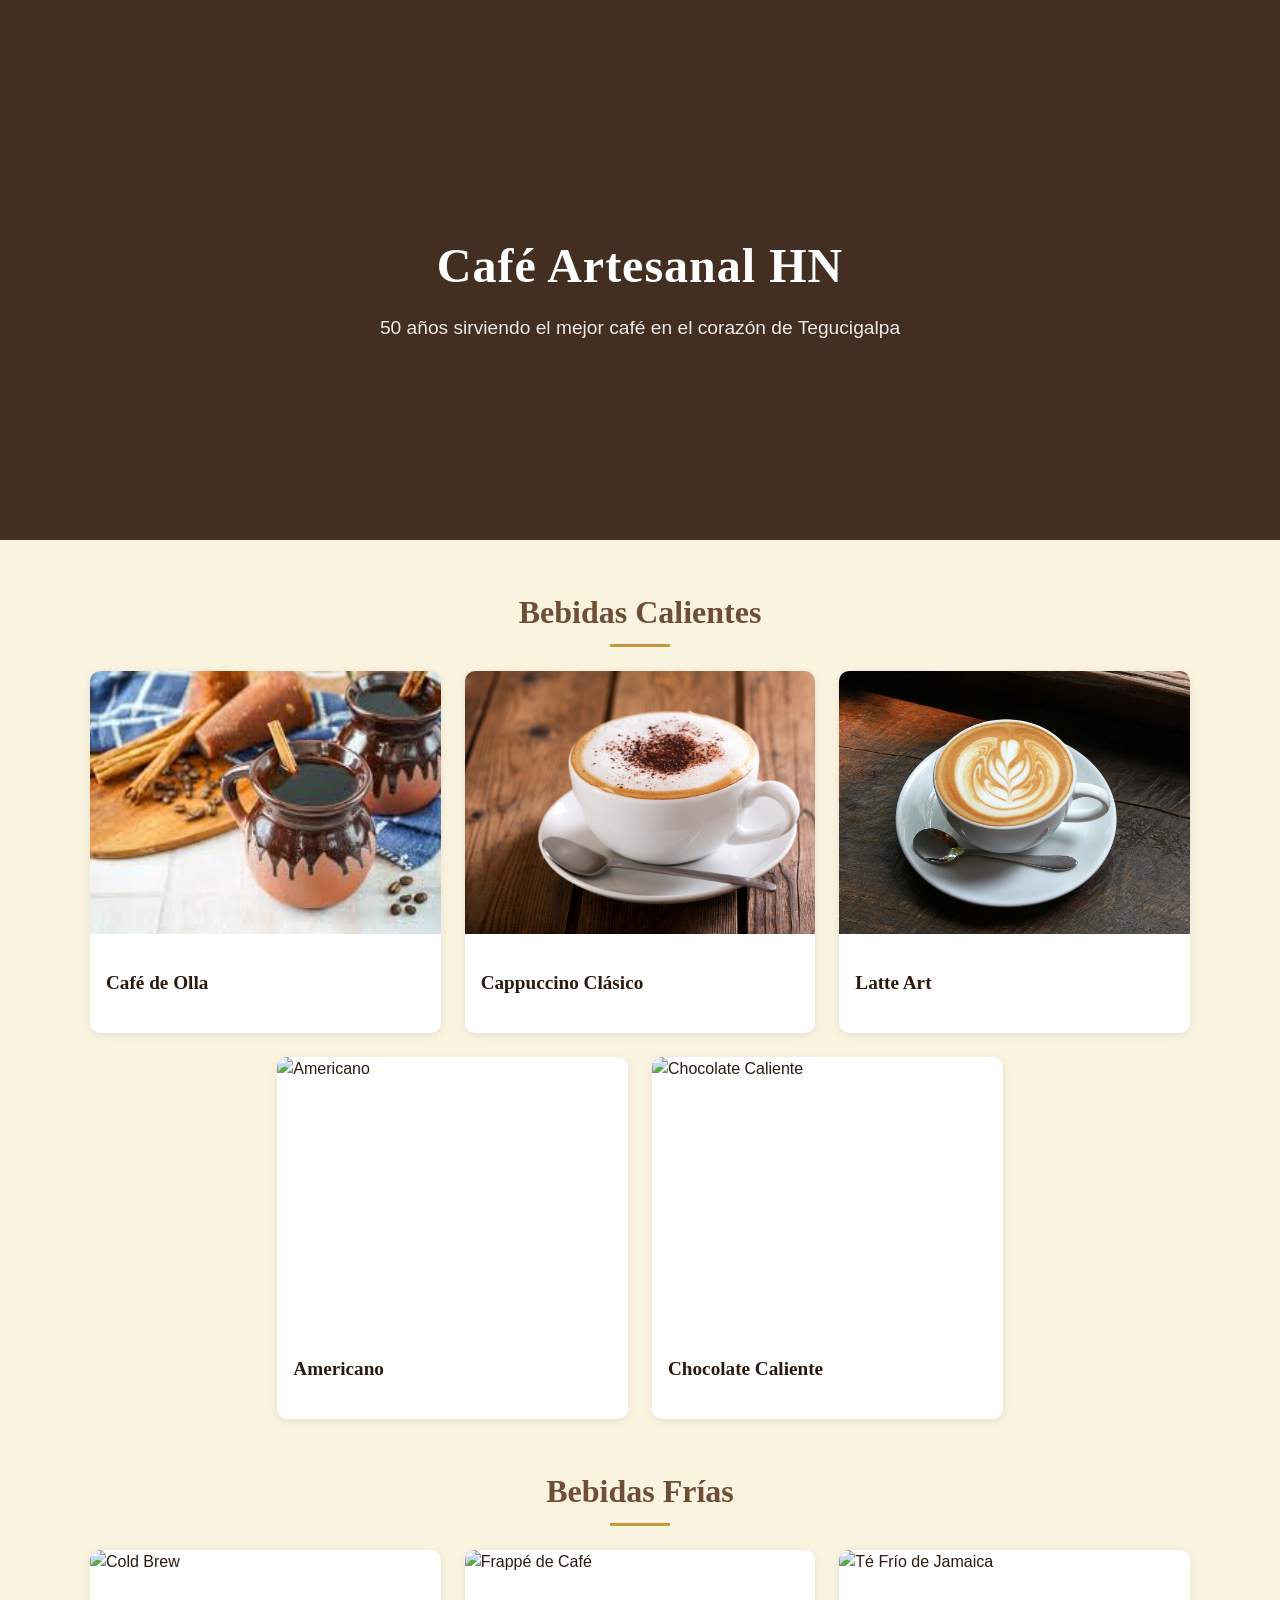
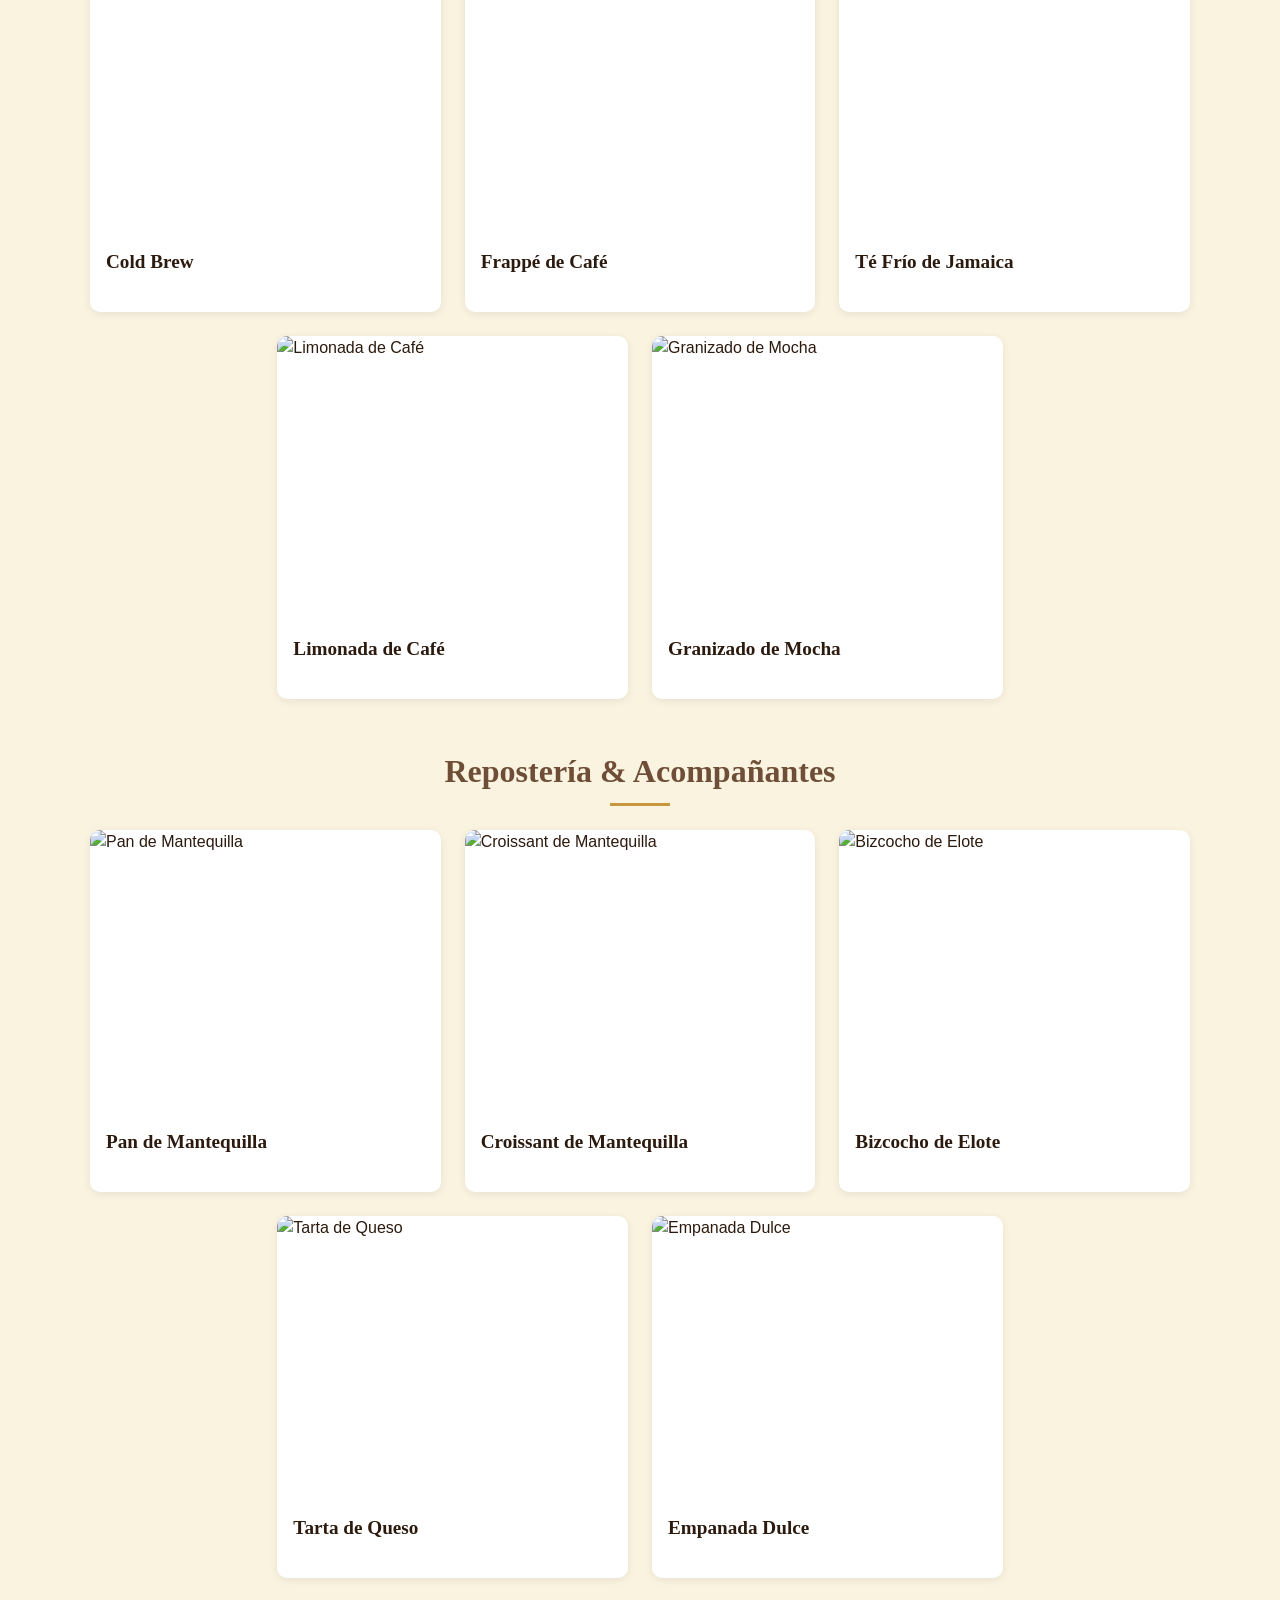
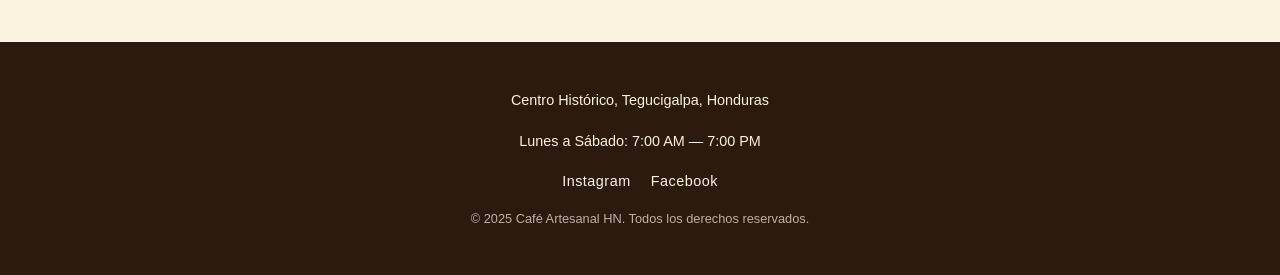
==== pw2-p1/index.html @ af9cac04 "Avance Cafeteria (faltan imagenes)" ====
<!DOCTYPE html>
<html lang="es">
<head>
    <meta charset="UTF-8">
    <meta name="viewport" content="width=device-width, initial-scale=1.0">
    <title>Café Artesanal HN</title>
    <link rel="stylesheet" href="styles/estilos.css" />
</head>
<body>

    <header class="hero">
        <h1 class="hero_title">Café Artesanal HN</h1>
        <p class="hero_subtitle">50 años sirviendo el mejor café en el corazón de Tegucigalpa</p>
    </header>

    <main class="products container">

        <h2 class="section_title">Bebidas Calientes</h2>
        <div class="product_grid">

            <article class="card">
                <img class="card_image" src="../pw2-p1/img/deolla.jpg" alt="Café de Olla" />
                <div class="card_body">
                    <h3 class="card_name">Café de Olla</h3>
                </div>
            </article>

            <article class="card">
                <img class="card_image" src="../pw2-p1/img/capuccino_clasico.jpg" alt="Cappuccino Clásico" />
                <div class="card_body">
                    <h3 class="card_name">Cappuccino Clásico</h3>
                </div>
            </article>

            <article class="card">
                <img class="card_image" src="../pw2-p1/img/latte.jpg" alt="Latte Art" />
                <div class="card_body">
                    <h3 class="card_name">Latte Art</h3>
                </div>
            </article>

            <article class="card">
                <img class="card_image" src="https://placehold.co/400x300/6F4E37/FAF3E0?text=Americano" alt="Americano" />
                <div class="card_body">
                    <h3 class="card_name">Americano</h3>
                </div>
            </article>

            <article class="card">
                <img class="card_image" src="https://placehold.co/400x300/6F4E37/FAF3E0?text=Chocolate+Caliente" alt="Chocolate Caliente" />
                <div class="card_body">
                    <h3 class="card_name">Chocolate Caliente</h3>
                </div>
            </article>

        </div>

        <h2 class="section_title">Bebidas Frías</h2>
        <div class="product_grid">

            <article class="card">
                <img class="card_image" src="https://placehold.co/400x300/C8963E/2C1A0E?text=Cold+Brew" alt="Cold Brew" />
                <div class="card_body">
                    <h3 class="card_name">Cold Brew</h3>
                </div>
            </article>

            <article class="card">
                <img class="card_image" src="https://placehold.co/400x300/C8963E/2C1A0E?text=Frapp%C3%A9" alt="Frappé de Café" />
                <div class="card_body">
                    <h3 class="card_name">Frappé de Café</h3>
                </div>
            </article>

            <article class="card">
                <img class="card_image" src="https://placehold.co/400x300/C8963E/2C1A0E?text=T%C3%A9+Fr%C3%ADo" alt="Té Frío de Jamaica" />
                <div class="card_body">
                    <h3 class="card_name">Té Frío de Jamaica</h3>
                </div>
            </article>

            <article class="card">
                <img class="card_image" src="https://placehold.co/400x300/C8963E/2C1A0E?text=Limonada+de+Caf%C3%A9" alt="Limonada de Café" />
                <div class="card_body">
                    <h3 class="card_name">Limonada de Café</h3>
                </div>
            </article>

            <article class="card">
                <img class="card_image" src="https://placehold.co/400x300/C8963E/2C1A0E?text=Granizado+de+Mocha" alt="Granizado de Mocha" />
                <div class="card_body">
                    <h3 class="card_name">Granizado de Mocha</h3>
                </div>
            </article>

        </div>

        <h2 class="section_title">Repostería &amp; Acompañantes</h2>
        <div class="product_grid">

            <article class="card">
                <img class="card_image" src="https://placehold.co/400x300/8B7355/FAF3E0?text=Pan+de+Mantequilla" alt="Pan de Mantequilla" />
                <div class="card_body">
                    <h3 class="card_name">Pan de Mantequilla</h3>
                </div>
            </article>

            <article class="card">
                <img class="card_image" src="https://placehold.co/400x300/8B7355/FAF3E0?text=Croissant" alt="Croissant de Mantequilla" />
                <div class="card_body">
                    <h3 class="card_name">Croissant de Mantequilla</h3>
                </div>
            </article>

            <article class="card">
                <img class="card_image" src="https://placehold.co/400x300/8B7355/FAF3E0?text=Bizcocho+de+Elote" alt="Bizcocho de Elote" />
                <div class="card_body">
                    <h3 class="card_name">Bizcocho de Elote</h3>
                </div>
            </article>

            <article class="card">
                <img class="card_image" src="https://placehold.co/400x300/8B7355/FAF3E0?text=Tarta+de+Queso" alt="Tarta de Queso" />
                <div class="card_body">
                    <h3 class="card_name">Tarta de Queso</h3>
                </div>
            </article>

            <article class="card">
                <img class="card_image" src="https://placehold.co/400x300/8B7355/FAF3E0?text=Empanada+Dulce" alt="Empanada Dulce" />
                <div class="card_body">
                    <h3 class="card_name">Empanada Dulce</h3>
                </div>
            </article>

        </div>

    </main>

    <footer class="footer">
        <p>Centro Histórico, Tegucigalpa, Honduras</p>
        <p>Lunes a Sábado: 7:00 AM — 7:00 PM</p>
        <div class="footer_social">
            <span>Instagram</span>
            <span>Facebook</span>
        </div>
        <p class="footer_copyright">&copy; 2025 Café Artesanal HN. Todos los derechos reservados.</p>
    </footer>

</body>
</html>
---- pw2-p1/styles/estilos.css ----
:root {
    font-size: 16px;
}

* {
    box-sizing: border-box;
}

html {
    height: 100%;
}

body {
    font-family: Arial, Helvetica, sans-serif;
    background-color: #FAF3E0;
    color: #2C1A0E;
    line-height: 1.5;
    margin: 0px;
    min-height: 100%;
}

img {
    max-width: 100%;
    height: auto;
    display: block;
}

.container {
    width: 90%;
    max-width: 1100px;
    margin: 0 auto;
}

/* ================================
   HERO / HEADER
   ================================ */
.hero {
    background-color: #6F4E37;
    background-image: url("../img/descafeinado_web.jpg");
    background-size: cover;
    background-position: center;
    padding: 3rem 1rem;
    text-align: center;
    color: #fff;
    position: relative;
}

.hero::before {
    content: "";
    position: absolute;
    inset: 0;
    background-color: rgba(0, 0, 0, 0.4);
}

.hero_title,
.hero_subtitle {
    position: relative;
    z-index: 1;
}

.hero_title {
    font-family: Georgia, "Times New Roman", serif;
    font-size: 2rem;
    margin-bottom: 0.75rem;
    letter-spacing: 1px;
}

.hero_subtitle {
    font-size: 1rem;
    font-weight: 300;
    opacity: 0.9;
    max-width: 400px;
    margin: 0 auto;
}

/* ================================
   TIPOGRAFÍA — TÍTULOS
   ================================ */
.section_title {
    font-family: Georgia, "Times New Roman", serif;
    font-size: 1.5rem;
    color: #6F4E37;
    text-align: center;
    margin: 2.5rem 0 1.25rem;
    position: relative;
}

.section_title::after {
    content: "";
    display: block;
    width: 60px;
    height: 3px;
    background: #C8963E;
    margin: 0.5rem auto 0;
}

/* ================================
   SECCIÓN DE PRODUCTOS
   ================================ */
.products {
    padding-bottom: 1rem;
}

.product_grid {
    display: flex;
    flex-wrap: wrap;
    justify-content: center;
    gap: 1rem;
}

/* ================================
   CARD DE PRODUCTO
   ================================ */
.card {
    background: #FFFFFF;
    border-radius: 10px;
    overflow: hidden;
    box-shadow: 0 2px 8px rgba(0, 0, 0, 0.08);
    flex: 0 0 calc(50% - 0.5rem);
    max-width: calc(50% - 0.5rem);
}

.card_image {
    aspect-ratio: 4 / 3;
    width: 100%;
    object-fit: cover;
}

.card_body {
    padding: 0.65rem;
}

.card_name {
    font-family: Georgia, "Times New Roman", serif;
    font-size: 1rem;
    color: #2C1A0E;
    font-weight: 700;
}

/* ================================
   FOOTER
   ================================ */
.footer {
    background-color: #2C1A0E;
    color: #FAF3E0;
    text-align: center;
    padding: 2rem 1rem;
    margin-top: 3rem;
    font-size: 0.9rem;
    line-height: 1.8;
}

.footer_social {
    margin: 0.75rem 0;
}

.footer_social span {
    display: inline-block;
    margin: 0 0.5rem;
    font-weight: 500;
    letter-spacing: 0.5px;
}

.footer_copyright {
    font-size: 0.8rem;
    opacity: 0.7;
    margin-top: 0.75rem;
}

/* ================================
   MOBILE FIRST
   < 600px  — móvil (base, sin media query)
   ================================ */

/* ================================
   TABLET  — 600px+
   ================================ */
@media (min-width: 600px) {
    .hero {
        padding: 4rem 2rem;
    }

    .hero_title {
        font-size: 2.5rem;
    }

    .hero_subtitle {
        font-size: 1.1rem;
        max-width: 500px;
    }

    .section_title {
        font-size: 1.75rem;
    }

    .product_grid {
        gap: 1.25rem;
    }

    .card {
        flex: 0 0 calc(50% - 0.625rem);
        max-width: calc(50% - 0.625rem);
    }

    .card_body {
        padding: 0.85rem;
    }

    .card_name {
        font-size: 1.1rem;
    }
}

/* ================================
   ESCRITORIO  — 900px+
   ================================ */
@media (min-width: 900px) {
    .hero {
        padding: 6rem 2rem;
        min-height: 60vh;
        display: flex;
        flex-direction: column;
        justify-content: center;
        align-items: center;
    }

    .hero_title {
        font-size: 3rem;
    }

    .hero_subtitle {
        font-size: 1.2rem;
        max-width: 600px;
    }

    .section_title {
        font-size: 2rem;
        margin: 3rem 0 1.5rem;
    }

    .product_grid {
        gap: 1.5rem;
    }

    .card {
        flex: 0 0 calc(33.333% - 1rem);
        max-width: calc(33.333% - 1rem);
    }

    .card_body {
        padding: 1rem;
    }

    .card_name {
        font-size: 1.2rem;
    }
}
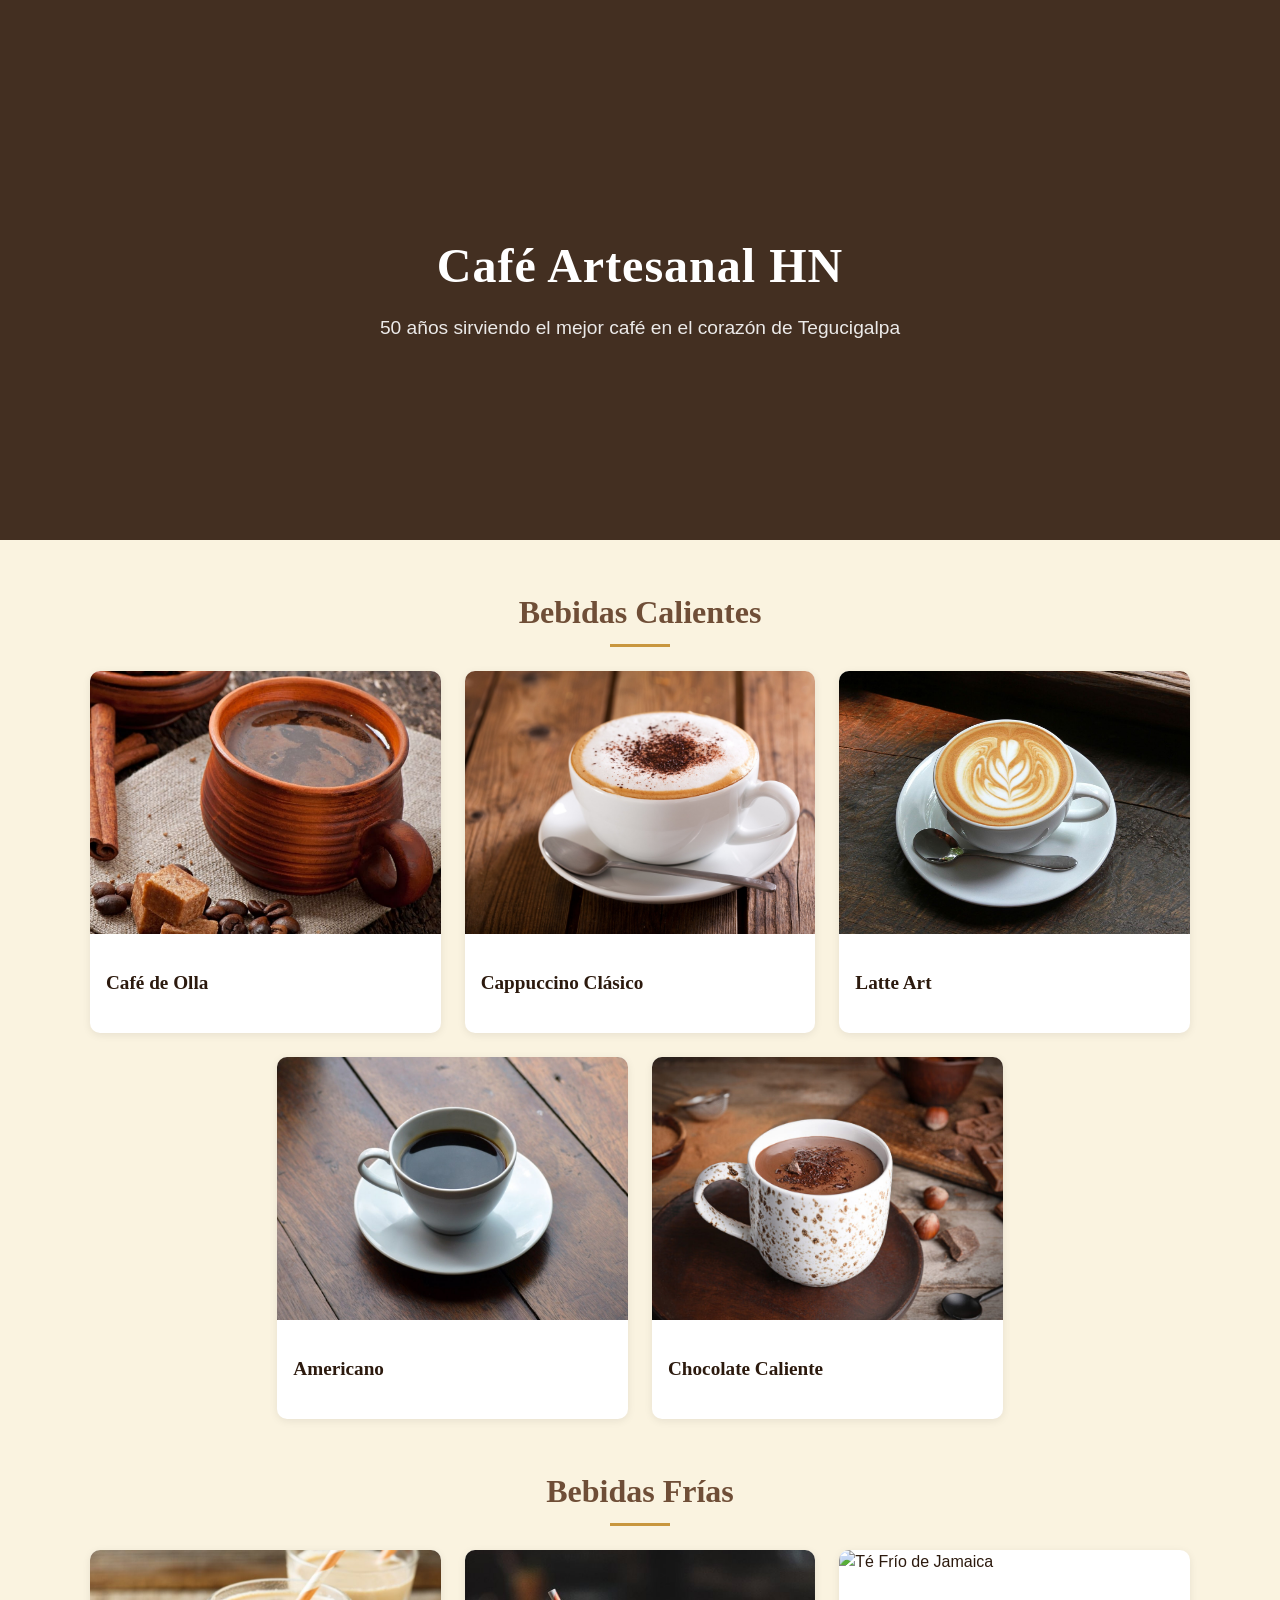
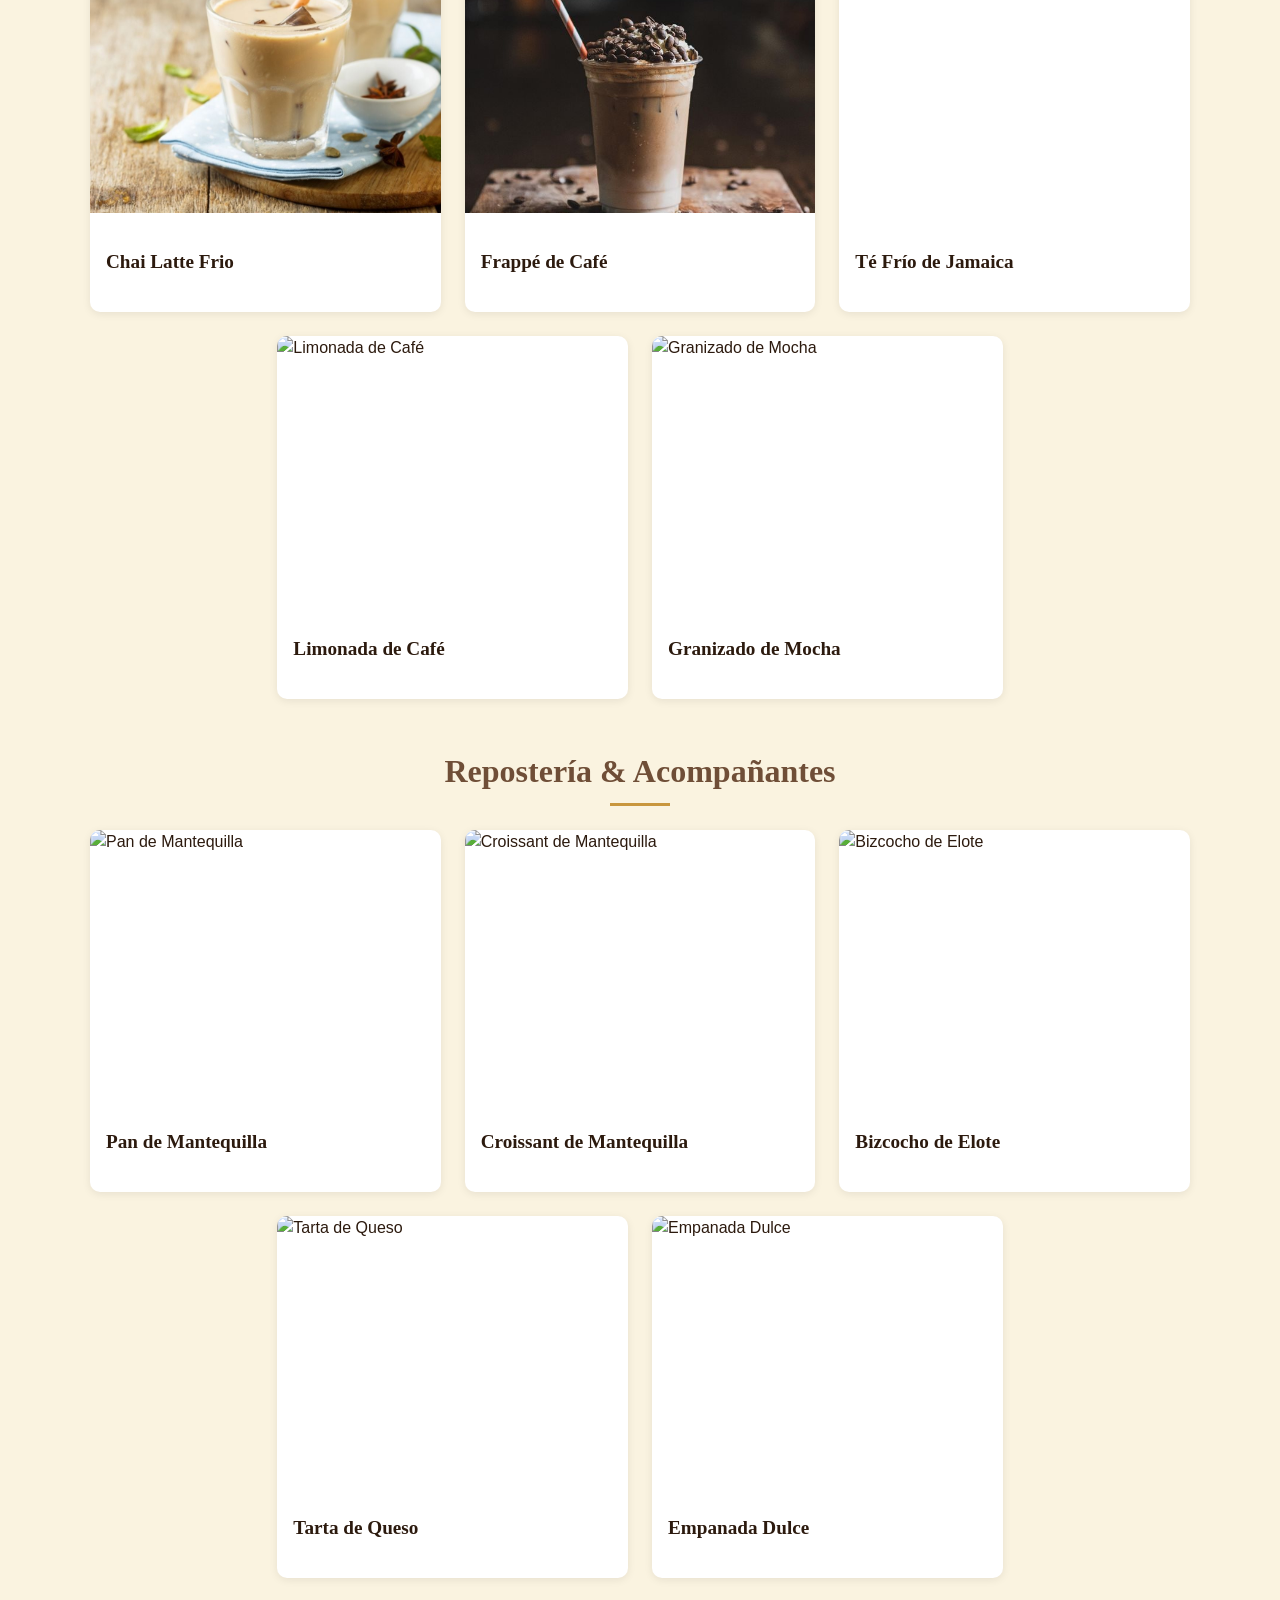
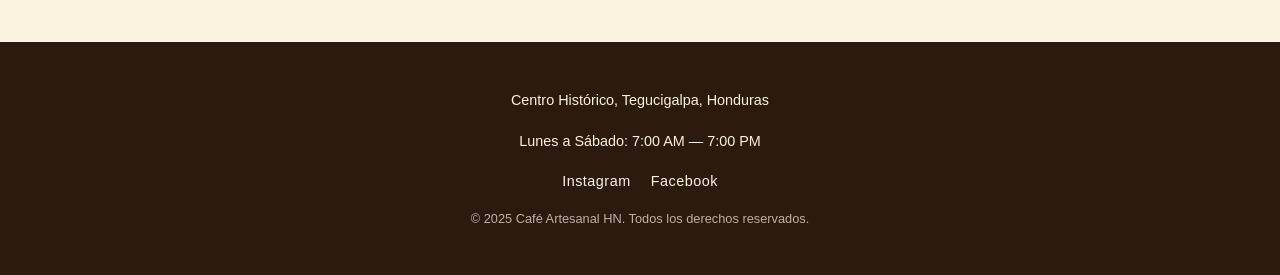
==== commit e7b70f01: "agregadas las imagenes de bebidas calientes" ====
--- a/pw2-p1/index.html
+++ b/pw2-p1/index.html
@@ -19,7 +19,7 @@
         <div class="product_grid">
 
             <article class="card">
-                <img class="card_image" src="../pw2-p1/img/deolla.jpg" alt="Café de Olla" />
+                <img class="card_image" src="../pw2-p1/img/cafedeolla.jpg" alt="Café de Olla" />
                 <div class="card_body">
                     <h3 class="card_name">Café de Olla</h3>
                 </div>
@@ -40,14 +40,14 @@
             </article>
 
             <article class="card">
-                <img class="card_image" src="https://placehold.co/400x300/6F4E37/FAF3E0?text=Americano" alt="Americano" />
+                <img class="card_image" src="../pw2-p1/img/americano.jpg" alt="Americano" />
                 <div class="card_body">
                     <h3 class="card_name">Americano</h3>
                 </div>
             </article>
 
             <article class="card">
-                <img class="card_image" src="https://placehold.co/400x300/6F4E37/FAF3E0?text=Chocolate+Caliente" alt="Chocolate Caliente" />
+                <img class="card_image" src="../pw2-p1/img/chocolate_caliente.jpg" alt="Chocolate Caliente" />
                 <div class="card_body">
                     <h3 class="card_name">Chocolate Caliente</h3>
                 </div>
@@ -59,14 +59,14 @@
         <div class="product_grid">
 
             <article class="card">
-                <img class="card_image" src="https://placehold.co/400x300/C8963E/2C1A0E?text=Cold+Brew" alt="Cold Brew" />
+                <img class="card_image" src="../pw2-p1/img/chai_latte_frio.jpg" alt="Chai Latte Frio" />
                 <div class="card_body">
-                    <h3 class="card_name">Cold Brew</h3>
+                    <h3 class="card_name">Chai Latte Frio</h3>
                 </div>
             </article>
 
             <article class="card">
-                <img class="card_image" src="https://placehold.co/400x300/C8963E/2C1A0E?text=Frapp%C3%A9" alt="Frappé de Café" />
+                <img class="card_image" src="../pw2-p1/img/frappe_de_cafe.jpg" alt="Frappé de Café" />
                 <div class="card_body">
                     <h3 class="card_name">Frappé de Café</h3>
                 </div>
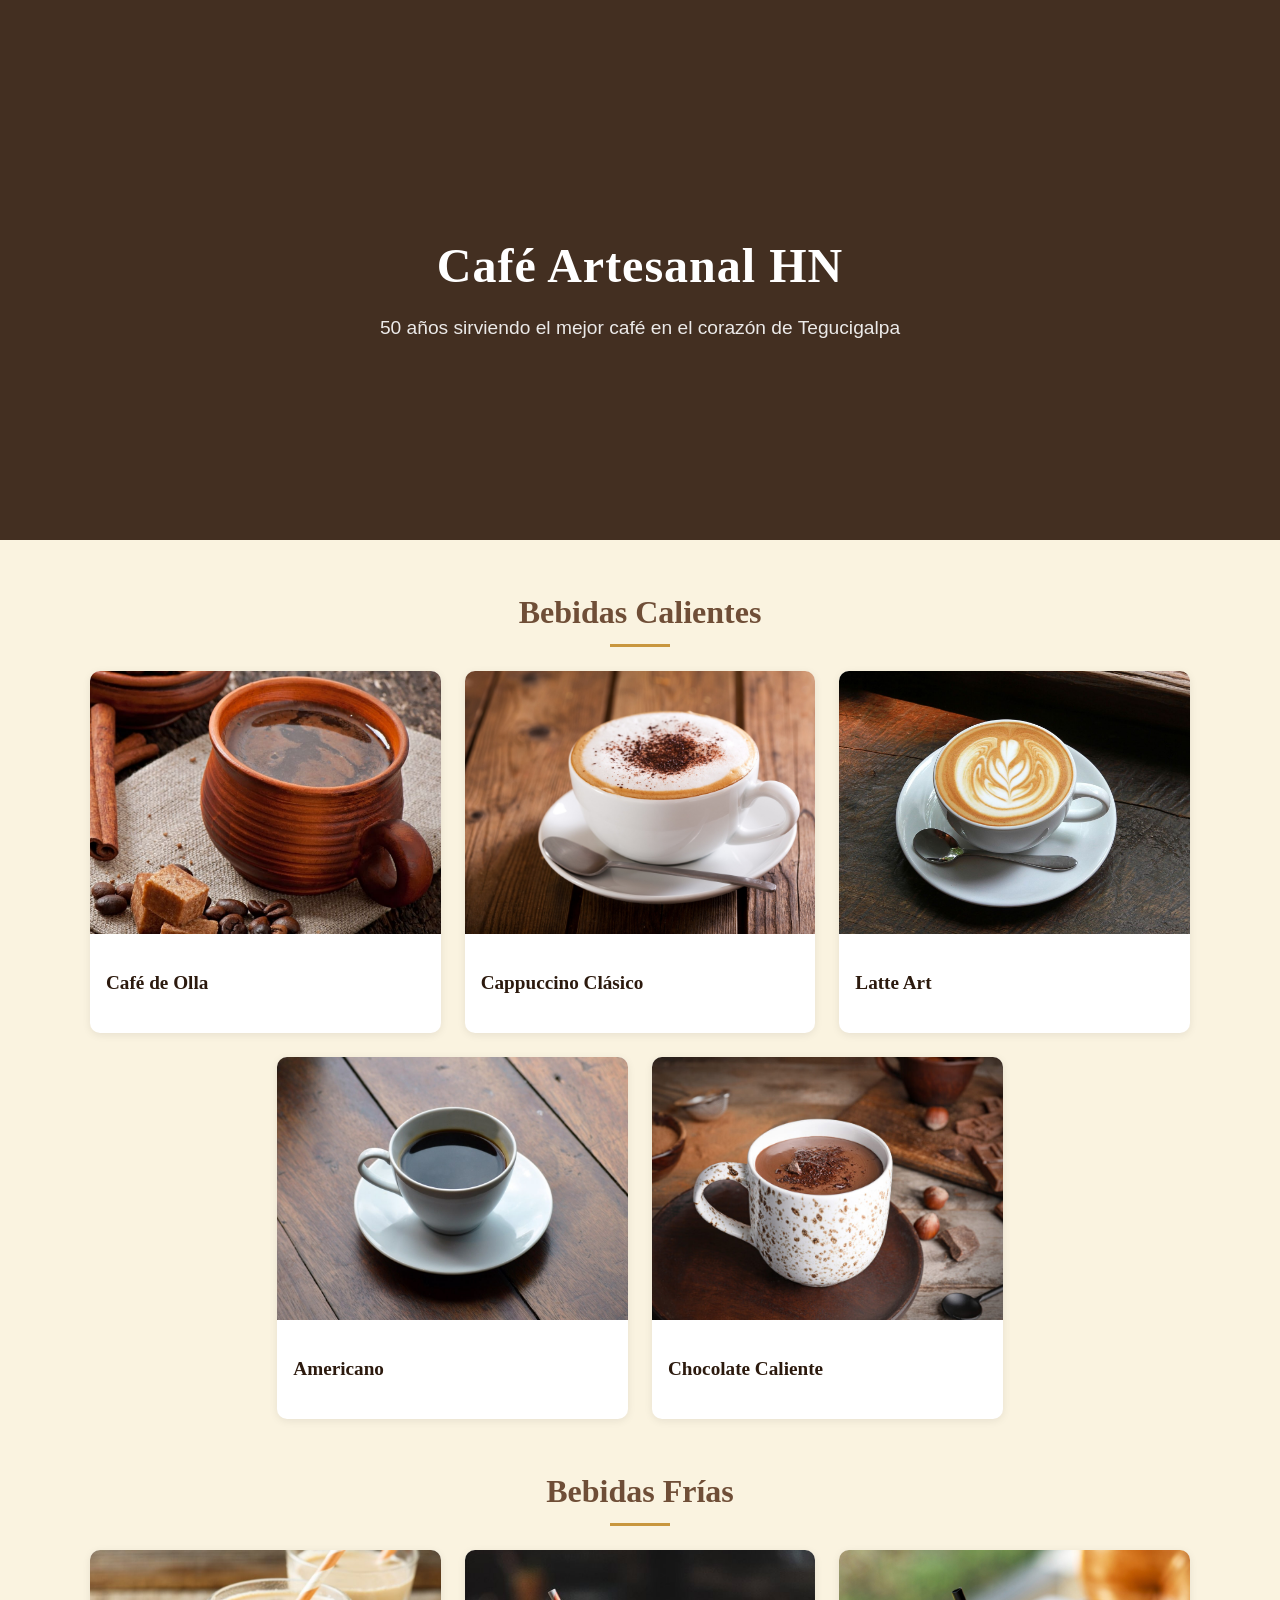
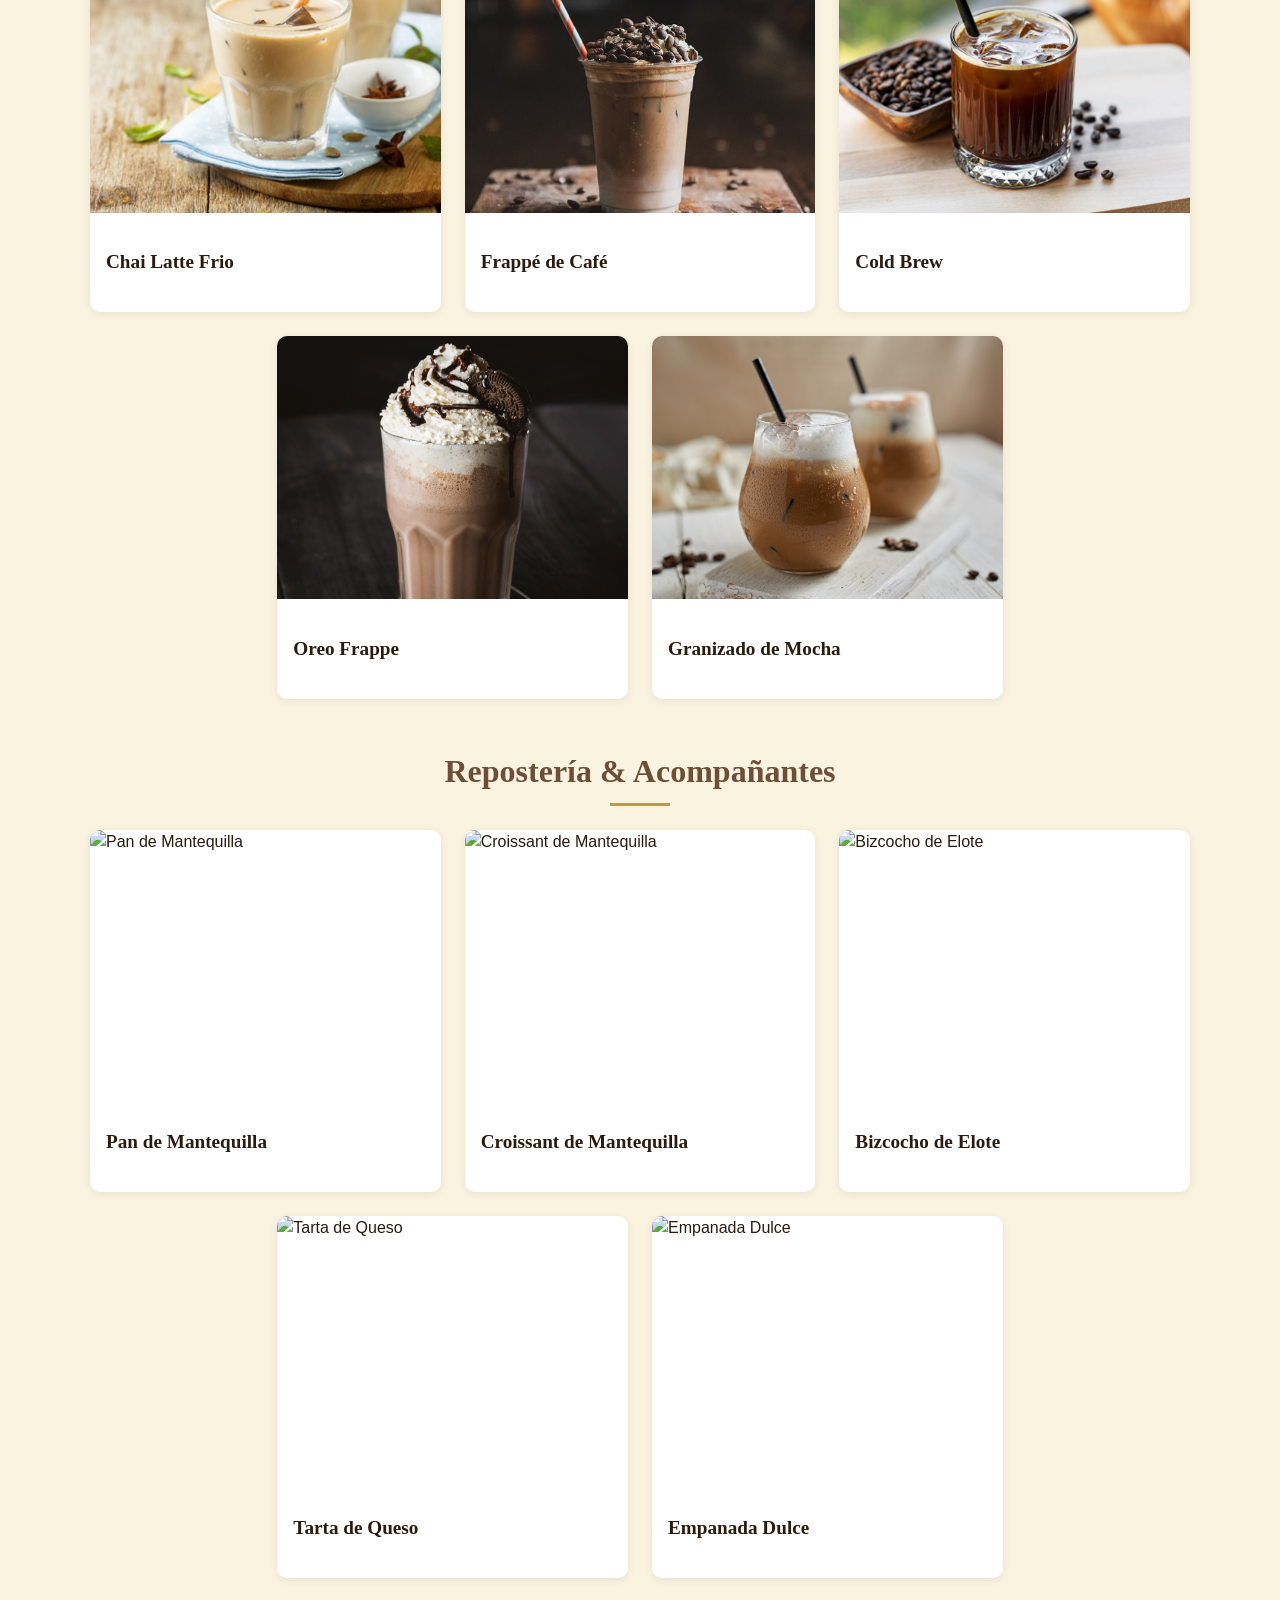
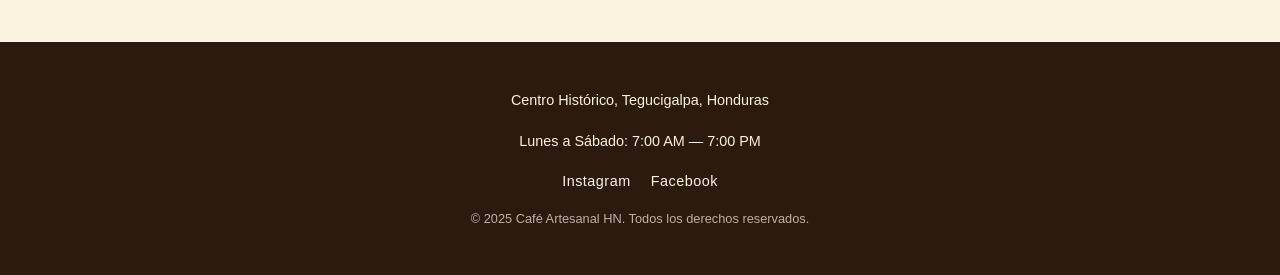
==== commit fa80b72e: "añadiendo imagenes de reposteria" ====
--- a/pw2-p1/index.html
+++ b/pw2-p1/index.html
@@ -73,21 +73,21 @@
             </article>
 
             <article class="card">
-                <img class="card_image" src="https://placehold.co/400x300/C8963E/2C1A0E?text=T%C3%A9+Fr%C3%ADo" alt="Té Frío de Jamaica" />
+                <img class="card_image" src="../pw2-p1/img/cold-brew.jpg" alt="Cold Brew" />
                 <div class="card_body">
-                    <h3 class="card_name">Té Frío de Jamaica</h3>
+                    <h3 class="card_name">Cold Brew</h3>
                 </div>
             </article>
 
             <article class="card">
-                <img class="card_image" src="https://placehold.co/400x300/C8963E/2C1A0E?text=Limonada+de+Caf%C3%A9" alt="Limonada de Café" />
+                <img class="card_image" src="../pw2-p1/img/batido--galletas-oreo.jpg" alt="Oreo Frappe" />
                 <div class="card_body">
-                    <h3 class="card_name">Limonada de Café</h3>
+                    <h3 class="card_name">Oreo Frappe</h3>
                 </div>
             </article>
 
             <article class="card">
-                <img class="card_image" src="https://placehold.co/400x300/C8963E/2C1A0E?text=Granizado+de+Mocha" alt="Granizado de Mocha" />
+                <img class="card_image" src="../pw2-p1/img/mochagranizado.jpg" alt="Granizado de Mocha" />
                 <div class="card_body">
                     <h3 class="card_name">Granizado de Mocha</h3>
                 </div>
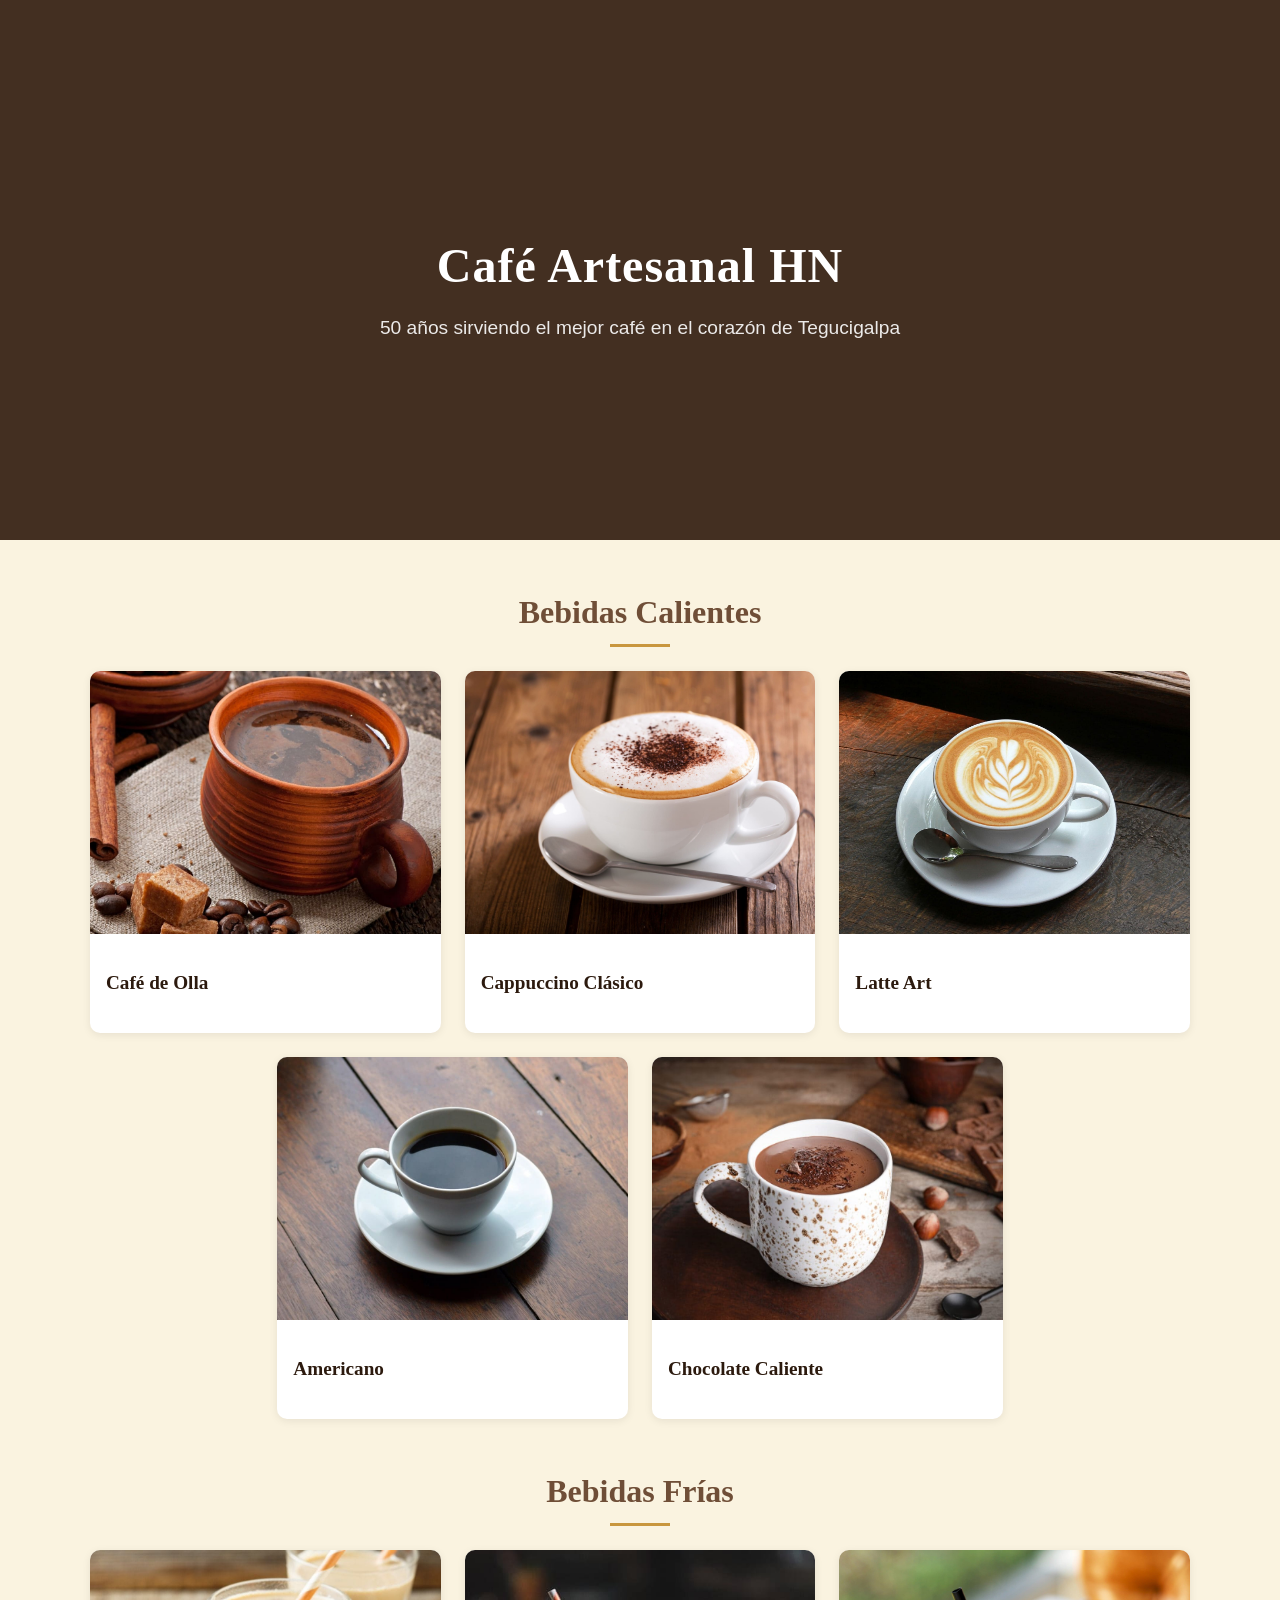
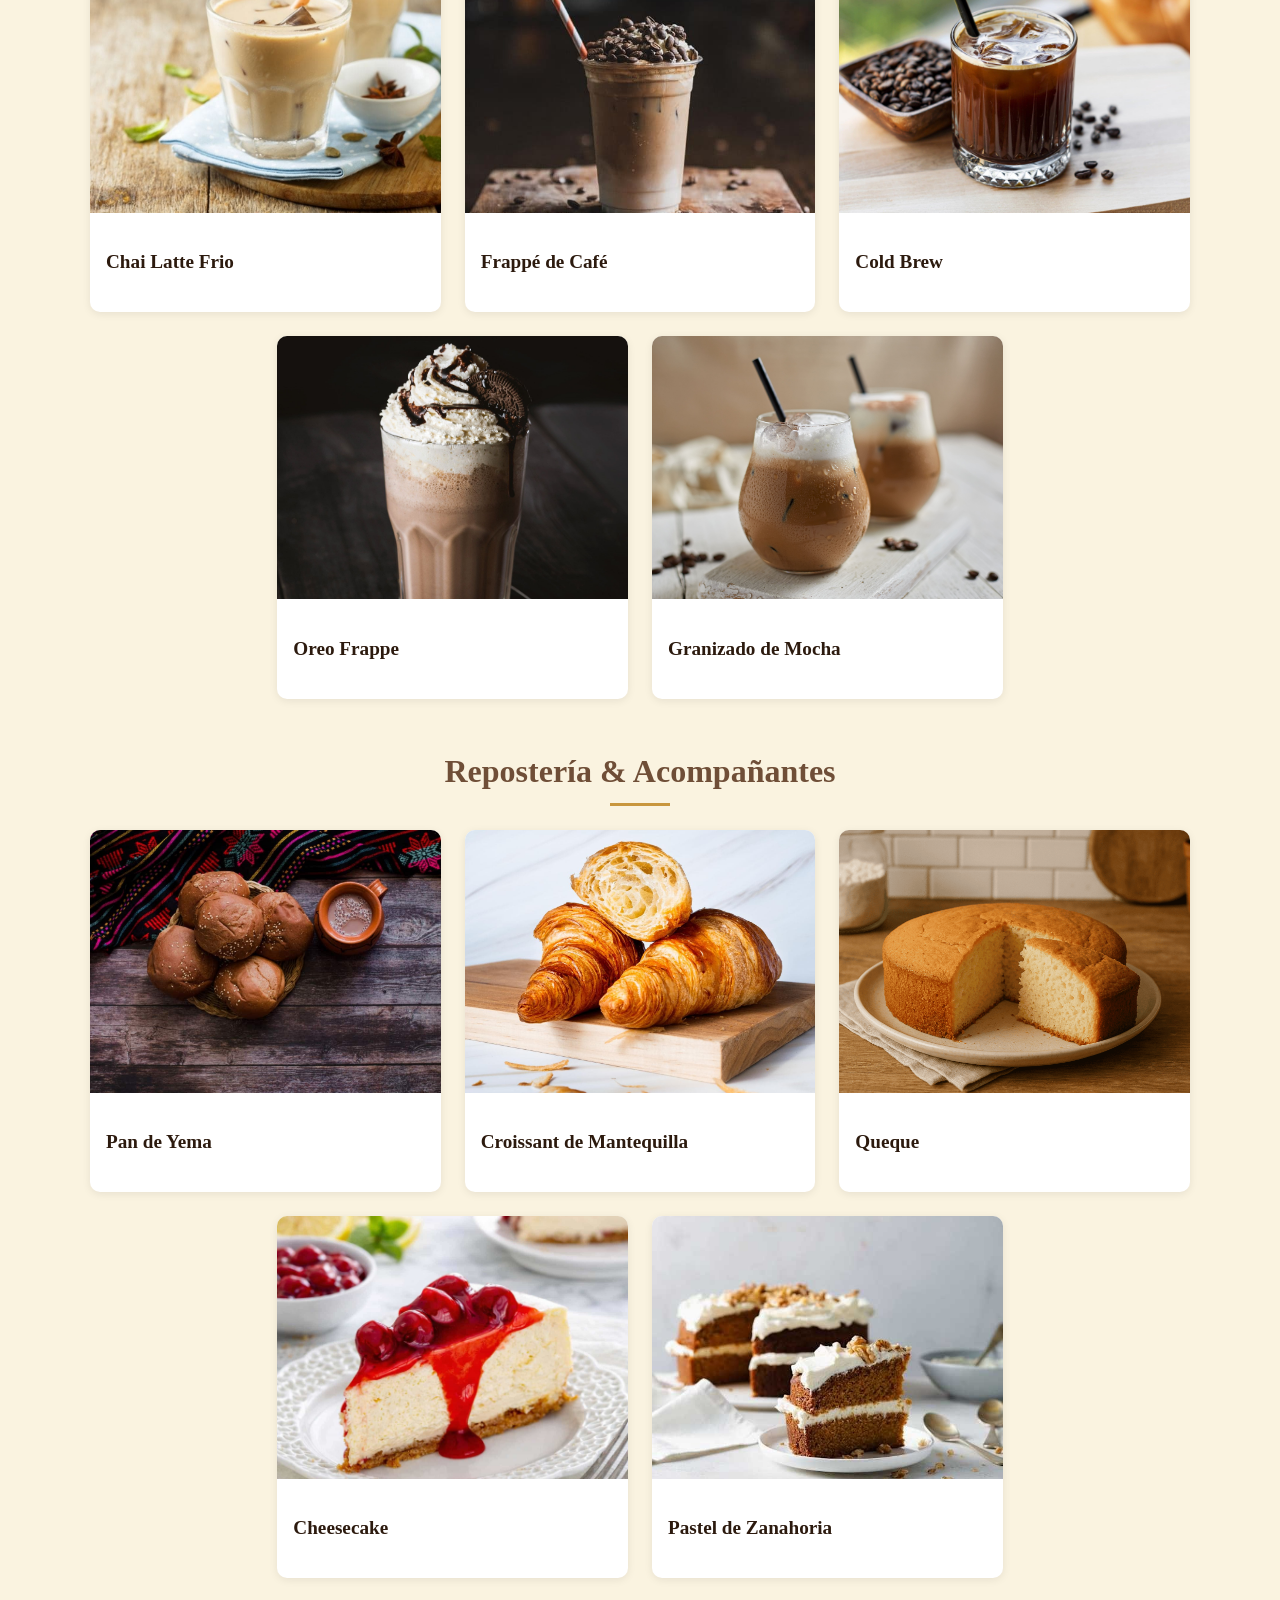
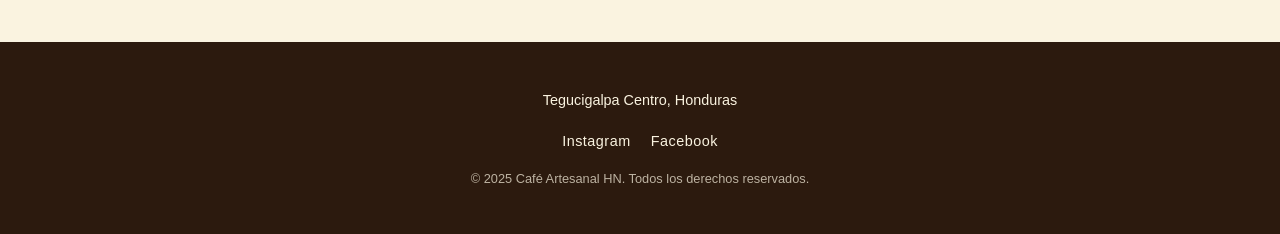
==== commit 90c9905b: "imagenes comprimidas" ====
--- a/pw2-p1/index.html
+++ b/pw2-p1/index.html
@@ -19,35 +19,35 @@
         <div class="product_grid">
 
             <article class="card">
-                <img class="card_image" src="../pw2-p1/img/cafedeolla.jpg" alt="Café de Olla" />
+                <img class="card_image" src="../pw2-p1/img/cafecompressed/cafedeolla.jpg" alt="Café de Olla" />
                 <div class="card_body">
                     <h3 class="card_name">Café de Olla</h3>
                 </div>
             </article>
 
             <article class="card">
-                <img class="card_image" src="../pw2-p1/img/capuccino_clasico.jpg" alt="Cappuccino Clásico" />
+                <img class="card_image" src="../pw2-p1/img/cafecompressed/capuccino_clasico.jpg" alt="Cappuccino Clásico" />
                 <div class="card_body">
                     <h3 class="card_name">Cappuccino Clásico</h3>
                 </div>
             </article>
 
             <article class="card">
-                <img class="card_image" src="../pw2-p1/img/latte.jpg" alt="Latte Art" />
+                <img class="card_image" src="../pw2-p1/img/cafecompressed/latte.jpg" alt="Latte Art" />
                 <div class="card_body">
                     <h3 class="card_name">Latte Art</h3>
                 </div>
             </article>
 
             <article class="card">
-                <img class="card_image" src="../pw2-p1/img/americano.jpg" alt="Americano" />
+                <img class="card_image" src="../pw2-p1/img/cafecompressed/americano.jpg" alt="Americano" />
                 <div class="card_body">
                     <h3 class="card_name">Americano</h3>
                 </div>
             </article>
 
             <article class="card">
-                <img class="card_image" src="../pw2-p1/img/chocolate_caliente.jpg" alt="Chocolate Caliente" />
+                <img class="card_image" src="../pw2-p1/img/cafecompressed/chocolate_caliente.jpg" alt="Chocolate Caliente" />
                 <div class="card_body">
                     <h3 class="card_name">Chocolate Caliente</h3>
                 </div>
@@ -59,35 +59,35 @@
         <div class="product_grid">
 
             <article class="card">
-                <img class="card_image" src="../pw2-p1/img/chai_latte_frio.jpg" alt="Chai Latte Frio" />
+                <img class="card_image" src="../pw2-p1/img/cafecompressed/chai_latte_frio.jpg" alt="Chai Latte Frio" />
                 <div class="card_body">
                     <h3 class="card_name">Chai Latte Frio</h3>
                 </div>
             </article>
 
             <article class="card">
-                <img class="card_image" src="../pw2-p1/img/frappe_de_cafe.jpg" alt="Frappé de Café" />
+                <img class="card_image" src="../pw2-p1/img/cafecompressed/frappe_de_cafe.jpg" alt="Frappé de Café" />
                 <div class="card_body">
                     <h3 class="card_name">Frappé de Café</h3>
                 </div>
             </article>
 
             <article class="card">
-                <img class="card_image" src="../pw2-p1/img/cold-brew.jpg" alt="Cold Brew" />
+                <img class="card_image" src="../pw2-p1/img/cafecompressed/cold-brew.jpg" alt="Cold Brew" />
                 <div class="card_body">
                     <h3 class="card_name">Cold Brew</h3>
                 </div>
             </article>
 
             <article class="card">
-                <img class="card_image" src="../pw2-p1/img/batido--galletas-oreo.jpg" alt="Oreo Frappe" />
+                <img class="card_image" src="../pw2-p1/img/cafecompressed/batido--galletas-oreo.jpg" alt="Oreo Frappe" />
                 <div class="card_body">
                     <h3 class="card_name">Oreo Frappe</h3>
                 </div>
             </article>
 
             <article class="card">
-                <img class="card_image" src="../pw2-p1/img/mochagranizado.jpg" alt="Granizado de Mocha" />
+                <img class="card_image" src="../pw2-p1/img/cafecompressed/mochagranizado.jpg" alt="Granizado de Mocha" />
                 <div class="card_body">
                     <h3 class="card_name">Granizado de Mocha</h3>
                 </div>
@@ -99,37 +99,37 @@
         <div class="product_grid">
 
             <article class="card">
-                <img class="card_image" src="https://placehold.co/400x300/8B7355/FAF3E0?text=Pan+de+Mantequilla" alt="Pan de Mantequilla" />
+                <img class="card_image" src="../pw2-p1/img/cafecompressed/pan-de-yema.jpg" alt="Pan de Yema" />
                 <div class="card_body">
-                    <h3 class="card_name">Pan de Mantequilla</h3>
+                    <h3 class="card_name">Pan de Yema</h3>
                 </div>
             </article>
 
             <article class="card">
-                <img class="card_image" src="https://placehold.co/400x300/8B7355/FAF3E0?text=Croissant" alt="Croissant de Mantequilla" />
+                <img class="card_image" src="../pw2-p1/img/cafecompressed/pecivo-croissant.jpeg" alt="Croissant de Mantequilla" />
                 <div class="card_body">
                     <h3 class="card_name">Croissant de Mantequilla</h3>
                 </div>
             </article>
 
             <article class="card">
-                <img class="card_image" src="https://placehold.co/400x300/8B7355/FAF3E0?text=Bizcocho+de+Elote" alt="Bizcocho de Elote" />
+                <img class="card_image" src="../pw2-p1/img/cafecompressed/Bizcocho-esponjoso.png" alt="Queque" />
                 <div class="card_body">
-                    <h3 class="card_name">Bizcocho de Elote</h3>
+                    <h3 class="card_name">Queque</h3>
                 </div>
             </article>
 
             <article class="card">
-                <img class="card_image" src="https://placehold.co/400x300/8B7355/FAF3E0?text=Tarta+de+Queso" alt="Tarta de Queso" />
+                <img class="card_image" src="../pw2-p1/img/cafecompressed/cheesecake.jpg" alt="Cheesecake" />
                 <div class="card_body">
-                    <h3 class="card_name">Tarta de Queso</h3>
+                    <h3 class="card_name">Cheesecake</h3>
                 </div>
             </article>
 
             <article class="card">
-                <img class="card_image" src="https://placehold.co/400x300/8B7355/FAF3E0?text=Empanada+Dulce" alt="Empanada Dulce" />
+                <img class="card_image" src="../pw2-p1/img/cafecompressed/carrotcake.jpg" alt="Pastel de Zanahoria" />
                 <div class="card_body">
-                    <h3 class="card_name">Empanada Dulce</h3>
+                    <h3 class="card_name">Pastel de Zanahoria</h3>
                 </div>
             </article>
 
@@ -138,8 +138,7 @@
     </main>
 
     <footer class="footer">
-        <p>Centro Histórico, Tegucigalpa, Honduras</p>
-        <p>Lunes a Sábado: 7:00 AM — 7:00 PM</p>
+        <p>Tegucigalpa Centro, Honduras</p>
         <div class="footer_social">
             <span>Instagram</span>
             <span>Facebook</span>
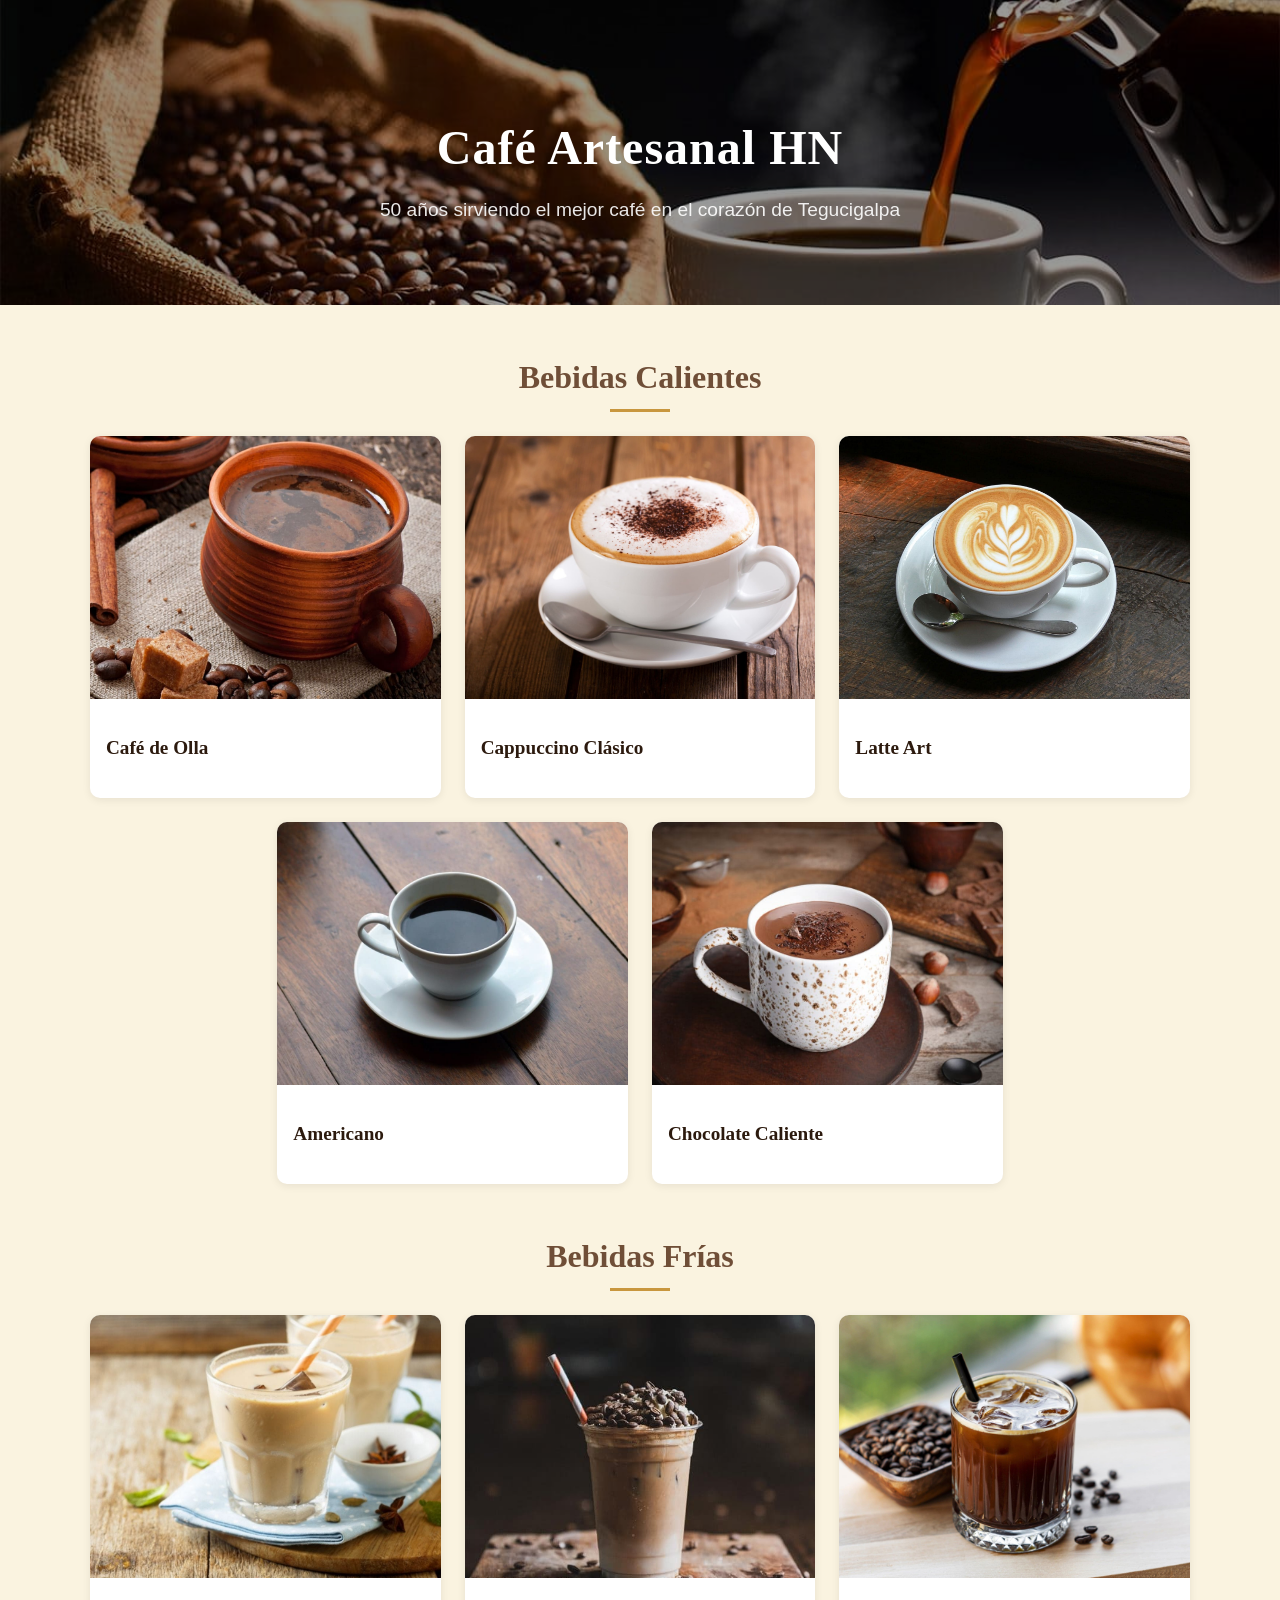
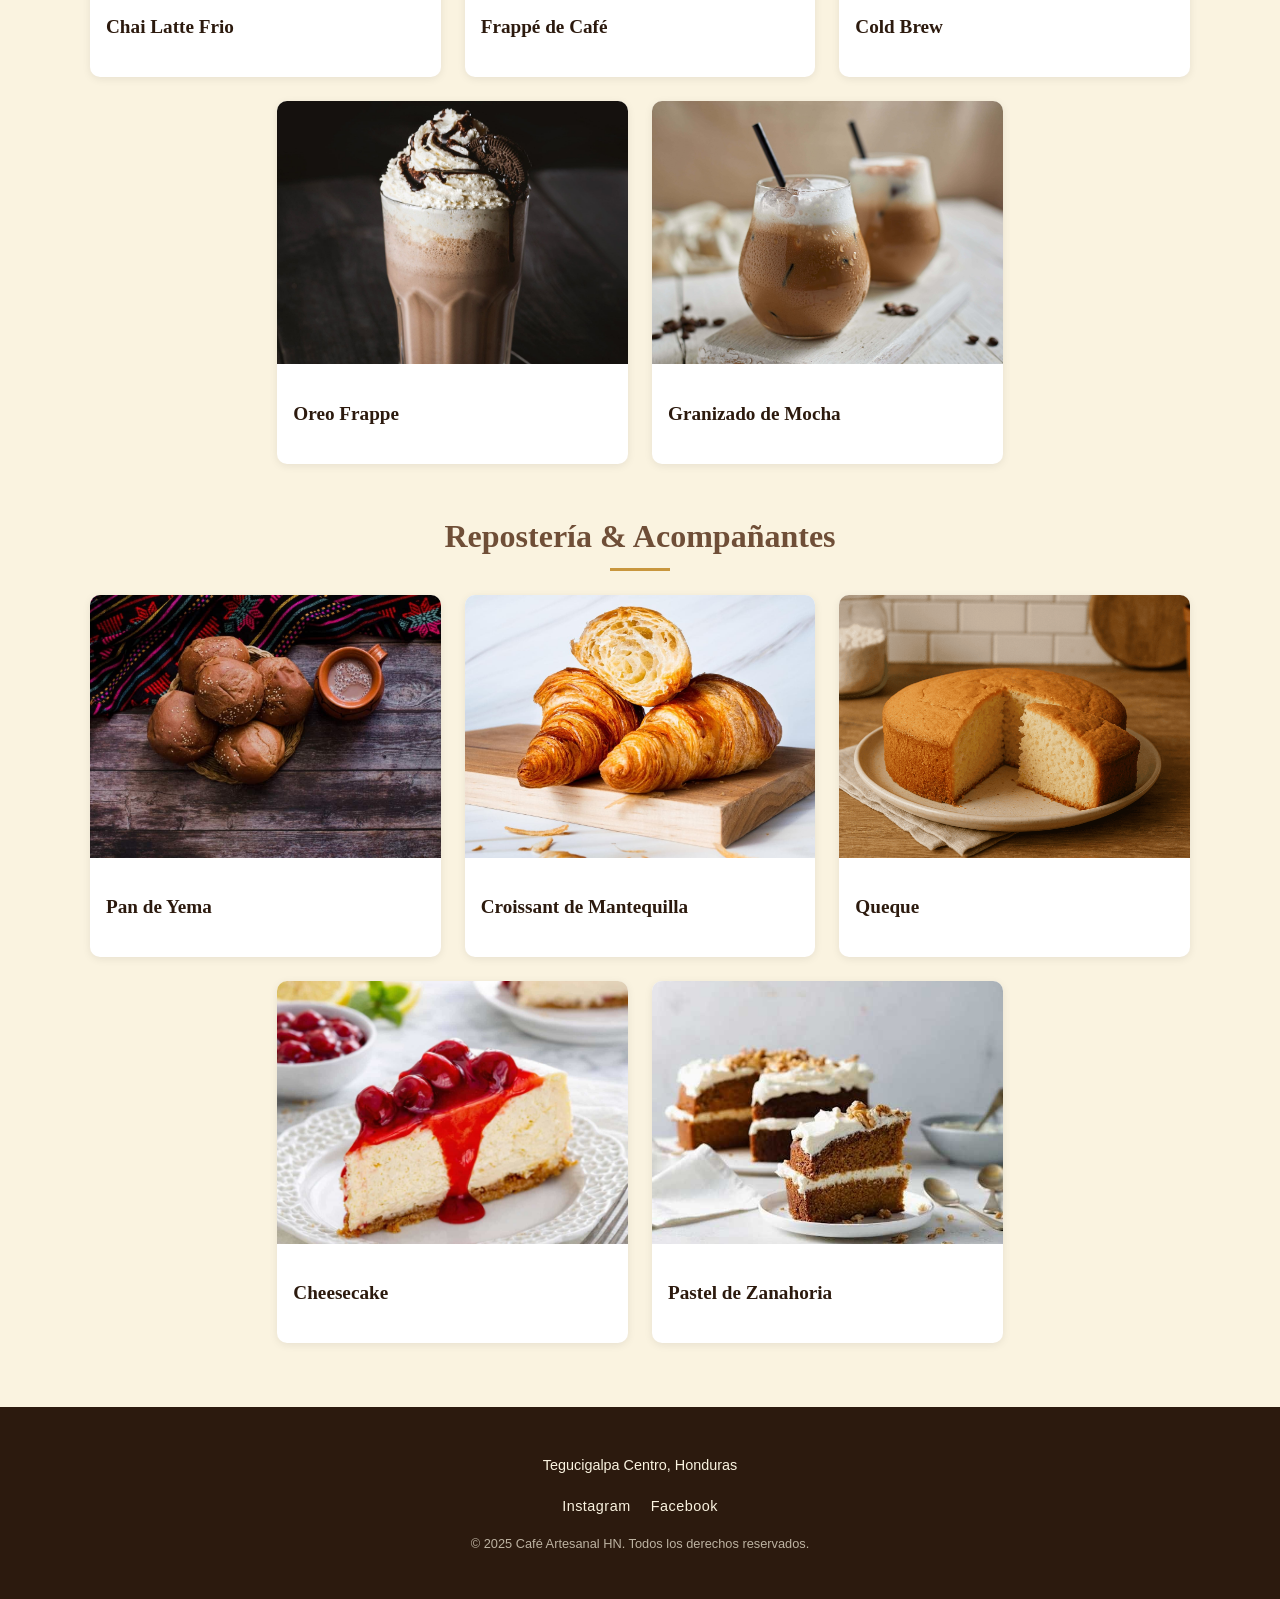
==== commit f06851b7: "cambios en el media query de desktop, tamaño de hero panel, cambio de control de imagen de hero" ====
--- a/pw2-p1/index.html
+++ b/pw2-p1/index.html
@@ -9,8 +9,18 @@
 <body>
 
     <header class="hero">
-        <h1 class="hero_title">Café Artesanal HN</h1>
-        <p class="hero_subtitle">50 años sirviendo el mejor café en el corazón de Tegucigalpa</p>
+        <div class="hero_bg">
+            <picture>
+                <source srcset="img/cafecompressed/descafeinado_web.jpg" media="(min-width: 1100px)" />
+                <source srcset="img/cafecompressed/descafeinado_web.jpg" media="(min-width: 600px)" />
+                <img src="img/cafecompressed/descafeinado_web.jpg" alt="Café Artesanal HN" />
+            </picture>
+        </div>
+        <div class="hero_overlay"></div>
+        <div class="hero_content">
+            <h1 class="hero_title">Café Artesanal HN</h1>
+            <p class="hero_subtitle">50 años sirviendo el mejor café en el corazón de Tegucigalpa</p>
+        </div>
     </header>
 
     <main class="products container">
@@ -18,120 +28,120 @@
         <h2 class="section_title">Bebidas Calientes</h2>
         <div class="product_grid">
 
-            <article class="card">
+            <div class="card">
                 <img class="card_image" src="../pw2-p1/img/cafecompressed/cafedeolla.jpg" alt="Café de Olla" />
                 <div class="card_body">
                     <h3 class="card_name">Café de Olla</h3>
                 </div>
-            </article>
+            </div>
 
-            <article class="card">
+            <div class="card">
                 <img class="card_image" src="../pw2-p1/img/cafecompressed/capuccino_clasico.jpg" alt="Cappuccino Clásico" />
                 <div class="card_body">
                     <h3 class="card_name">Cappuccino Clásico</h3>
                 </div>
-            </article>
+            </div>
 
-            <article class="card">
+            <div class="card">
                 <img class="card_image" src="../pw2-p1/img/cafecompressed/latte.jpg" alt="Latte Art" />
                 <div class="card_body">
                     <h3 class="card_name">Latte Art</h3>
                 </div>
-            </article>
+            </div>
 
-            <article class="card">
+            <div class="card">
                 <img class="card_image" src="../pw2-p1/img/cafecompressed/americano.jpg" alt="Americano" />
                 <div class="card_body">
                     <h3 class="card_name">Americano</h3>
                 </div>
-            </article>
+            </div>
 
-            <article class="card">
+            <div class="card">
                 <img class="card_image" src="../pw2-p1/img/cafecompressed/chocolate_caliente.jpg" alt="Chocolate Caliente" />
                 <div class="card_body">
                     <h3 class="card_name">Chocolate Caliente</h3>
                 </div>
-            </article>
+            </div>
 
         </div>
 
         <h2 class="section_title">Bebidas Frías</h2>
         <div class="product_grid">
 
-            <article class="card">
+            <div class="card">
                 <img class="card_image" src="../pw2-p1/img/cafecompressed/chai_latte_frio.jpg" alt="Chai Latte Frio" />
                 <div class="card_body">
                     <h3 class="card_name">Chai Latte Frio</h3>
                 </div>
-            </article>
+            </div>
 
-            <article class="card">
+            <div class="card">
                 <img class="card_image" src="../pw2-p1/img/cafecompressed/frappe_de_cafe.jpg" alt="Frappé de Café" />
                 <div class="card_body">
                     <h3 class="card_name">Frappé de Café</h3>
                 </div>
-            </article>
+            </div>
 
-            <article class="card">
+            <div class="card">
                 <img class="card_image" src="../pw2-p1/img/cafecompressed/cold-brew.jpg" alt="Cold Brew" />
                 <div class="card_body">
                     <h3 class="card_name">Cold Brew</h3>
                 </div>
-            </article>
+            </div>
 
-            <article class="card">
+            <div class="card">
                 <img class="card_image" src="../pw2-p1/img/cafecompressed/batido--galletas-oreo.jpg" alt="Oreo Frappe" />
                 <div class="card_body">
                     <h3 class="card_name">Oreo Frappe</h3>
                 </div>
-            </article>
+            </div>
 
-            <article class="card">
+            <div class="card">
                 <img class="card_image" src="../pw2-p1/img/cafecompressed/mochagranizado.jpg" alt="Granizado de Mocha" />
                 <div class="card_body">
                     <h3 class="card_name">Granizado de Mocha</h3>
                 </div>
-            </article>
+            </div>
 
         </div>
 
         <h2 class="section_title">Repostería &amp; Acompañantes</h2>
         <div class="product_grid">
 
-            <article class="card">
+            <div class="card">
                 <img class="card_image" src="../pw2-p1/img/cafecompressed/pan-de-yema.jpg" alt="Pan de Yema" />
                 <div class="card_body">
                     <h3 class="card_name">Pan de Yema</h3>
                 </div>
-            </article>
+            </div>
 
-            <article class="card">
+            <div class="card">
                 <img class="card_image" src="../pw2-p1/img/cafecompressed/pecivo-croissant.jpeg" alt="Croissant de Mantequilla" />
                 <div class="card_body">
                     <h3 class="card_name">Croissant de Mantequilla</h3>
                 </div>
-            </article>
+            </div>
 
-            <article class="card">
+            <div class="card">
                 <img class="card_image" src="../pw2-p1/img/cafecompressed/Bizcocho-esponjoso.png" alt="Queque" />
                 <div class="card_body">
                     <h3 class="card_name">Queque</h3>
                 </div>
-            </article>
+            </div>
 
-            <article class="card">
+            <div class="card">
                 <img class="card_image" src="../pw2-p1/img/cafecompressed/cheesecake.jpg" alt="Cheesecake" />
                 <div class="card_body">
                     <h3 class="card_name">Cheesecake</h3>
                 </div>
-            </article>
+            </div>
 
-            <article class="card">
+            <div class="card">
                 <img class="card_image" src="../pw2-p1/img/cafecompressed/carrotcake.jpg" alt="Pastel de Zanahoria" />
                 <div class="card_body">
                     <h3 class="card_name">Pastel de Zanahoria</h3>
                 </div>
-            </article>
+            </div>
 
         </div>
 
--- a/pw2-p1/styles/estilos.css
+++ b/pw2-p1/styles/estilos.css
@@ -31,31 +31,36 @@
     margin: 0 auto;
 }
 
-/* ================================
-   HERO / HEADER
-   ================================ */
 .hero {
-    background-color: #6F4E37;
-    background-image: url("../img/descafeinado_web.jpg");
-    background-size: cover;
-    background-position: center;
+    position: relative;
     padding: 3rem 1rem;
     text-align: center;
     color: #fff;
-    position: relative;
-}
-
-.hero::before {
-    content: "";
+    overflow: hidden;
+}
+
+.hero_bg {
     position: absolute;
     inset: 0;
+    z-index: 0;
+}
+
+.hero_bg img {
+    width: 100%;
+    height: 100%;
+    object-fit: cover;
+}
+
+.hero_overlay {
+    position: absolute;
+    inset: 0;
+    z-index: 1;
     background-color: rgba(0, 0, 0, 0.4);
 }
 
-.hero_title,
-.hero_subtitle {
+.hero_content {
     position: relative;
-    z-index: 1;
+    z-index: 2;
 }
 
 .hero_title {
@@ -73,9 +78,6 @@
     margin: 0 auto;
 }
 
-/* ================================
-   TIPOGRAFÍA — TÍTULOS
-   ================================ */
 .section_title {
     font-family: Georgia, "Times New Roman", serif;
     font-size: 1.5rem;
@@ -94,9 +96,6 @@
     margin: 0.5rem auto 0;
 }
 
-/* ================================
-   SECCIÓN DE PRODUCTOS
-   ================================ */
 .products {
     padding-bottom: 1rem;
 }
@@ -108,9 +107,6 @@
     gap: 1rem;
 }
 
-/* ================================
-   CARD DE PRODUCTO
-   ================================ */
 .card {
     background: #FFFFFF;
     border-radius: 10px;
@@ -137,9 +133,6 @@
     font-weight: 700;
 }
 
-/* ================================
-   FOOTER
-   ================================ */
 .footer {
     background-color: #2C1A0E;
     color: #FAF3E0;
@@ -167,14 +160,6 @@
     margin-top: 0.75rem;
 }
 
-/* ================================
-   MOBILE FIRST
-   < 600px  — móvil (base, sin media query)
-   ================================ */
-
-/* ================================
-   TABLET  — 600px+
-   ================================ */
 @media (min-width: 600px) {
     .hero {
         padding: 4rem 2rem;
@@ -211,17 +196,9 @@
     }
 }
 
-/* ================================
-   ESCRITORIO  — 900px+
-   ================================ */
-@media (min-width: 900px) {
+@media (min-width: 1100px) {
     .hero {
-        padding: 6rem 2rem;
-        min-height: 60vh;
-        display: flex;
-        flex-direction: column;
-        justify-content: center;
-        align-items: center;
+        padding: 5rem 2rem;
     }
 
     .hero_title {
